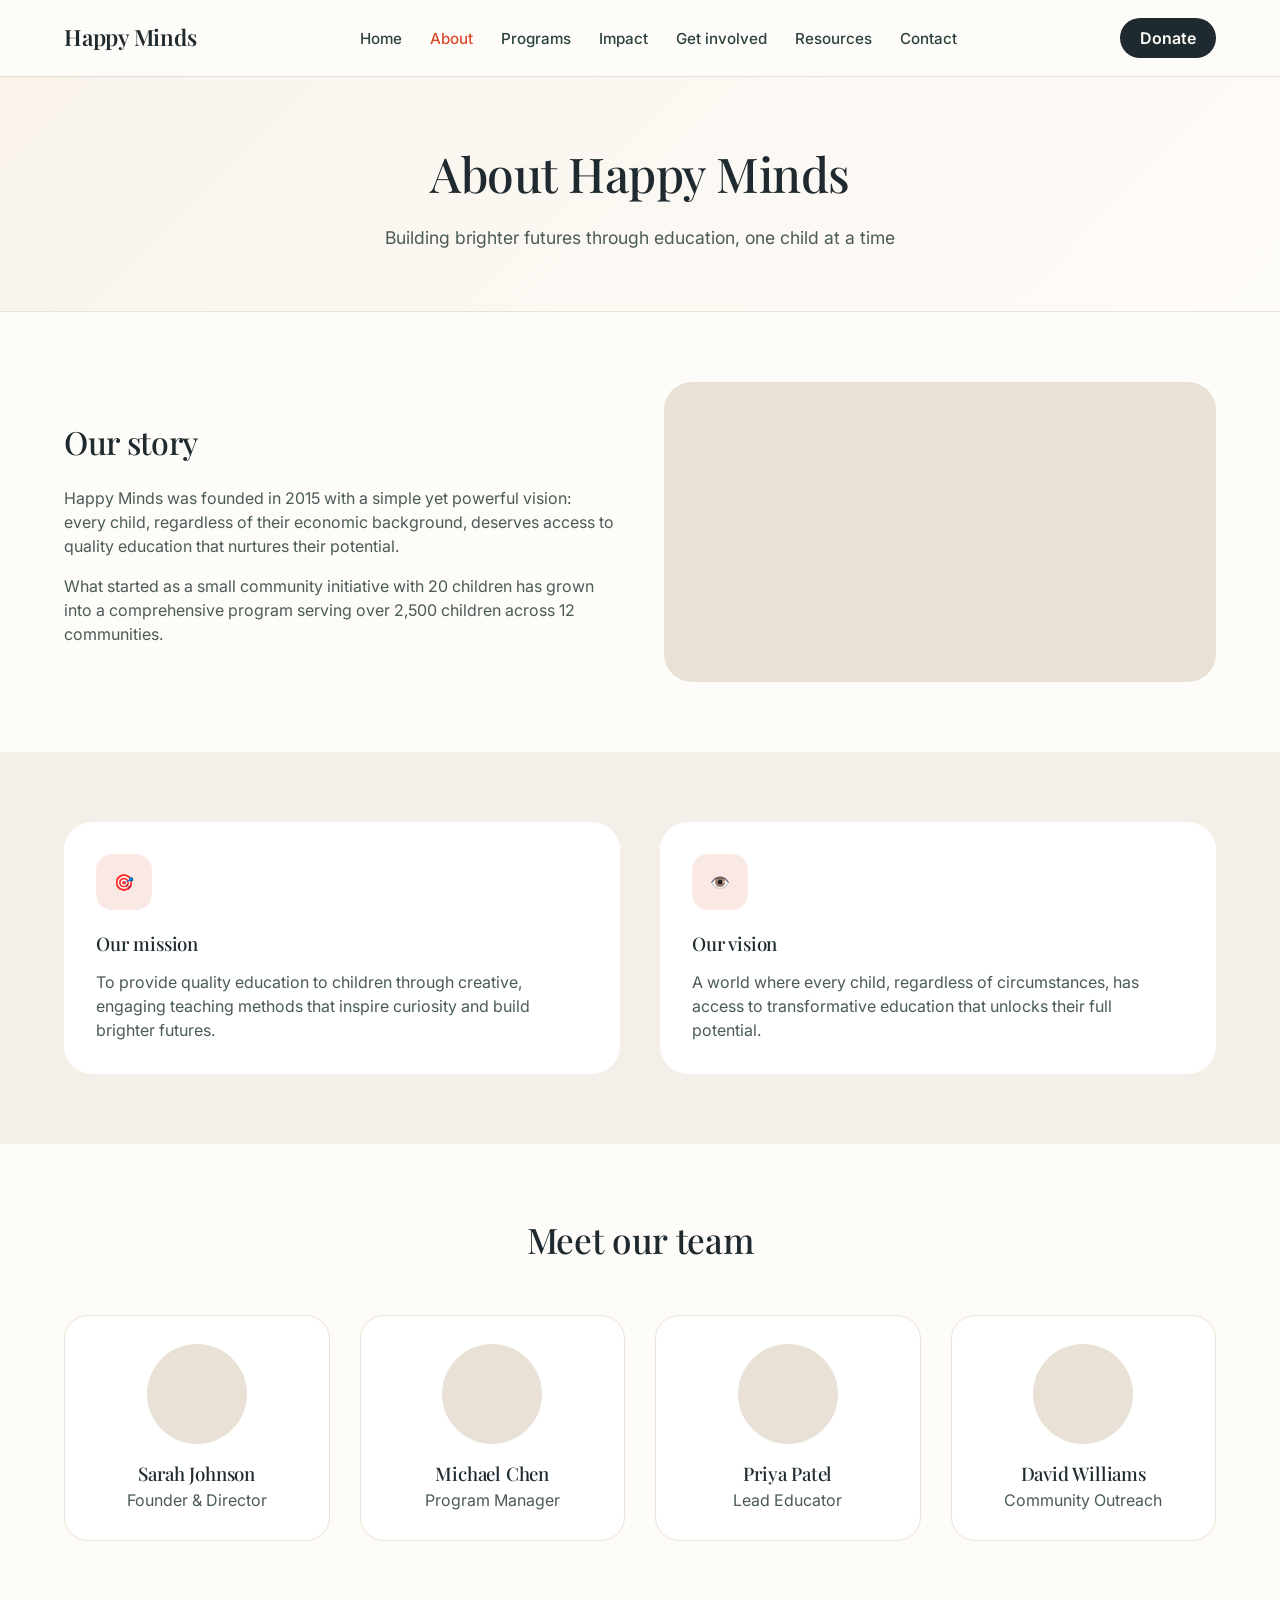
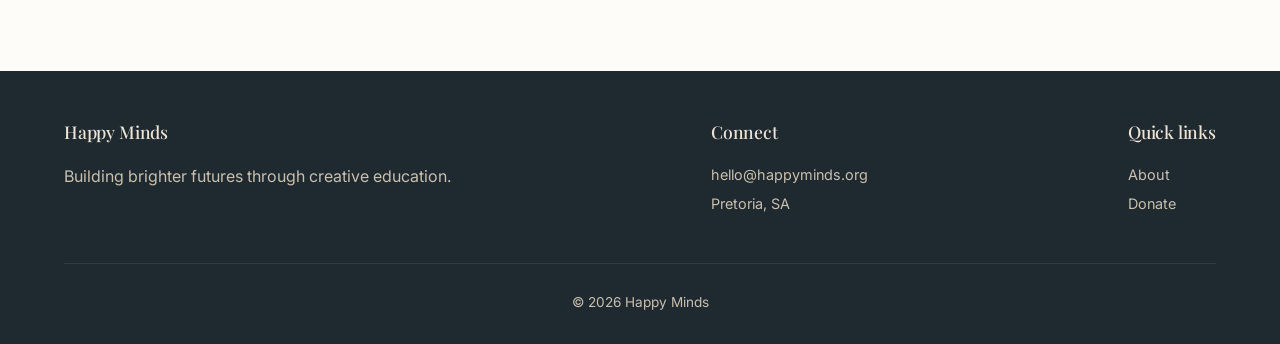
==== about.html @ c57eb601 "Add files via upload" ====
<!DOCTYPE html>
<html lang="en">
<head>
  <meta charset="UTF-8">
  <meta name="viewport" content="width=device-width, initial-scale=1.0">
  <title>About — Happy Minds</title>
  <link href="https://fonts.googleapis.com/css2?family=Inter:opsz,wght@300;400;500;600;700&family=Playfair+Display:wght@400;500;600&display=swap" rel="stylesheet">
  <link rel="stylesheet" href="style.css">
</head>
<body>

<header class="site-header">
  <div class="container">
    <div class="nav-bar">
<span class="logo-text">Happy Minds</span></a>
      <ul class="nav-links"><li><a href="index.html">Home</a></li><li><a href="about.html" class="active">About</a></li><li><a href="programs.html">Programs</a></li><li><a href="impact.html">Impact</a></li><li><a href="get-involved.html">Get involved</a></li><li><a href="resources.html">Resources</a></li><li><a href="contact.html">Contact</a></li></ul>
      <a href="donate.html" class="donate-btn">Donate</a>
      <button class="mobile-menu-btn" id="menuToggle">☰</button>
    </div>
    <div class="mobile-nav" id="mobileNav"><a href="index.html">Home</a><a href="about.html">About</a><a href="programs.html">Programs</a><a href="impact.html">Impact</a><a href="get-involved.html">Get involved</a><a href="resources.html">Resources</a><a href="contact.html">Contact</a><a href="donate.html">Donate</a></div>
  </div>
</header>

<main>
  <div class="page-hero"><div class="container"><h1>About Happy Minds</h1><p>Building brighter futures through education, one child at a time</p></div></div>

  <section style="padding: 70px 0;">
    <div class="container">
      <div style="display: flex; gap: 48px; flex-wrap: wrap; align-items: center;">
        <div style="flex: 1;"><h2 style="font-size: 2rem; margin-bottom: 20px;">Our story</h2><p style="color: #4a5b56; margin-bottom: 16px;">Happy Minds was founded in 2015 with a simple yet powerful vision: every child, regardless of their economic background, deserves access to quality education that nurtures their potential.</p><p style="color: #4a5b56;">What started as a small community initiative with 20 children has grown into a comprehensive program serving over 2,500 children across 12 communities.</p></div>
        <div style="flex: 1; background: #e9e1d6; border-radius: 28px; min-height: 300px; background-image: url('https://images.unsplash.com/photo-1637148734636-906c24feeb55?w=800&auto=format'); background-size: cover; background-position: center;"></div>
      </div>
    </div>
  </section>

  <section style="background: #f4efe8; padding: 70px 0;">
    <div class="container">
      <div style="display: flex; gap: 40px; flex-wrap: wrap;">
        <div style="flex: 1; background: white; padding: 32px; border-radius: 28px;"><div style="background: #d94a2b20; width: 56px; height: 56px; border-radius: 16px; display: flex; align-items: center; justify-content: center; margin-bottom: 20px;">🎯</div><h3>Our mission</h3><p style="color: #4a5b56; margin-top: 12px;">To provide quality education to children through creative, engaging teaching methods that inspire curiosity and build brighter futures.</p></div>
        <div style="flex: 1; background: white; padding: 32px; border-radius: 28px;"><div style="background: #d94a2b20; width: 56px; height: 56px; border-radius: 16px; display: flex; align-items: center; justify-content: center; margin-bottom: 20px;">👁️</div><h3>Our vision</h3><p style="color: #4a5b56; margin-top: 12px;">A world where every child, regardless of circumstances, has access to transformative education that unlocks their full potential.</p></div>
      </div>
    </div>
  </section>

  <section style="padding: 70px 0;">
    <div class="container"><h2 class="section-title">Meet our team</h2>
      <div class="team-grid">
        <div class="value-card text-center"><div style="background: #e9e1d6; width: 100px; height: 100px; border-radius: 50%; margin: 0 auto 16px; background-image: url('https://randomuser.me/api/portraits/women/68.jpg'); background-size: cover;"></div><h3>Sarah Johnson</h3><p style="color: #4a5b56;">Founder & Director</p></div>
        <div class="value-card text-center"><div style="background: #e9e1d6; width: 100px; height: 100px; border-radius: 50%; margin: 0 auto 16px; background-image: url('https://randomuser.me/api/portraits/men/32.jpg'); background-size: cover;"></div><h3>Michael Chen</h3><p style="color: #4a5b56;">Program Manager</p></div>
        <div class="value-card text-center"><div style="background: #e9e1d6; width: 100px; height: 100px; border-radius: 50%; margin: 0 auto 16px; background-image: url('https://randomuser.me/api/portraits/women/44.jpg'); background-size: cover;"></div><h3>Priya Patel</h3><p style="color: #4a5b56;">Lead Educator</p></div>
        <div class="value-card text-center"><div style="background: #e9e1d6; width: 100px; height: 100px; border-radius: 50%; margin: 0 auto 16px; background-image: url('https://randomuser.me/api/portraits/men/75.jpg'); background-size: cover;"></div><h3>David Williams</h3><p style="color: #4a5b56;">Community Outreach</p></div>
      </div>
    </div>
  </section>
</main>

<footer><div class="container"><div class="footer-grid"><div class="footer-col"><h4>Happy Minds</h4><p>Building brighter futures through creative education.</p></div><div class="footer-col"><h4>Connect</h4><a href="#">hello@happyminds.org</a><a href="#">Pretoria, SA</a></div><div class="footer-col"><h4>Quick links</h4><a href="about.html">About</a><a href="donate.html">Donate</a></div></div><div class="footer-bottom"><p>© 2026 Happy Minds</p></div></div></footer>

<script>const toggleBtn=document.getElementById('menuToggle');const mobileNav=document.getElementById('mobileNav');toggleBtn.addEventListener('click',()=>mobileNav.classList.toggle('show'));</script>
</body>
</html>
---- style.css ----
/* style.css - Happy Minds Main Stylesheet */

* {
  margin: 0;
  padding: 0;
  box-sizing: border-box;
}

body {
  font-family: 'Inter', -apple-system, BlinkMacSystemFont, 'Segoe UI', Roboto, Helvetica, sans-serif;
  background-color: #fefcf8;
  color: #1e2a2f;
  line-height: 1.5;
}

h1, h2, h3, h4, .logo-text, .serif {
  font-family: 'Playfair Display', Georgia, 'Times New Roman', serif;
  font-weight: 500;
  letter-spacing: -0.01em;
}

a {
  text-decoration: none;
  color: inherit;
}

.container {
  max-width: 1200px;
  margin: 0 auto;
  padding: 0 24px;
}

/* Buttons */
.btn-primary {
  background: #d94a2b;
  color: white;
  border: none;
  padding: 12px 28px;
  border-radius: 40px;
  font-weight: 600;
  font-size: 0.95rem;
  cursor: pointer;
  transition: background 0.2s;
  display: inline-block;
  text-align: center;
}

.btn-primary:hover {
  background: #b83a1f;
}

.btn-outline {
  background: transparent;
  border: 1.5px solid #d94a2b;
  color: #d94a2b;
  padding: 12px 28px;
  border-radius: 40px;
  font-weight: 600;
  text-decoration: none;
  display: inline-block;
  transition: all 0.2s;
  text-align: center;
}

.btn-outline:hover {
  background: #d94a2b10;
}

.btn-secondary {
  background: #1e2a2f;
  color: white;
  padding: 10px 24px;
  border-radius: 40px;
  font-weight: 600;
  font-size: 0.9rem;
  transition: background 0.2s;
  display: inline-block;
}

.btn-secondary:hover {
  background: #2e423f;
}

/* Navigation */
.site-header {
  position: sticky;
  top: 0;
  background: #fefcf8;
  border-bottom: 1px solid #e6e0d4;
  z-index: 100;
  backdrop-filter: blur(2px);
  background-color: rgba(254, 252, 248, 0.96);
}

.nav-bar {
  display: flex;
  align-items: center;
  justify-content: space-between;
  padding: 18px 0;
  flex-wrap: wrap;
  gap: 16px;
}

.logo {
  display: flex;
  align-items: center;
  gap: 10px;
}

.logo-icon {
  background: #d94a2b;
  width: 38px;
  height: 38px;
  border-radius: 12px;
  display: flex;
  align-items: center;
  justify-content: center;
}

.logo-icon svg {
  width: 22px;
  height: 22px;
  color: white;
}

.logo-text {
  font-size: 1.4rem;
  font-weight: 600;
  color: #1e2a2f;
}

.nav-links {
  display: flex;
  gap: 28px;
  list-style: none;
}

.nav-links a {
  font-weight: 500;
  font-size: 0.95rem;
  color: #2c423f;
  transition: color 0.2s;
}

.nav-links a:hover, .nav-links a.active {
  color: #d94a2b;
}

.donate-btn {
  background: #1e2a2f;
  color: #fefcf8 !important;
  padding: 8px 20px;
  border-radius: 40px;
  font-weight: 600;
}

.donate-btn:hover {
  background: #d94a2b;
  color: white !important;
}

.mobile-menu-btn {
  display: none;
  background: none;
  border: none;
  font-size: 28px;
  cursor: pointer;
}

.mobile-nav {
  display: none;
  flex-direction: column;
  background: #fefcf8;
  padding: 20px;
  border-top: 1px solid #e6e0d4;
}

.mobile-nav a {
  padding: 12px 0;
  font-weight: 500;
  border-bottom: 1px solid #f0e8df;
}

.mobile-nav.show {
  display: flex;
}

/* Page Hero */
.page-hero {
  background: linear-gradient(135deg, #f9f3ec 0%, #fefcf8 100%);
  padding: 60px 0;
  text-align: center;
  border-bottom: 1px solid #ece3d8;
}

.page-hero h1 {
  font-size: 3rem;
  margin-bottom: 16px;
}

.page-hero p {
  font-size: 1.1rem;
  color: #4a5b56;
  max-width: 600px;
  margin: 0 auto;
}

.section-title {
  text-align: center;
  font-size: 2.2rem;
  margin-bottom: 48px;
}

/* Cards */
.value-card, .program-card, .impact-card, .resource-card {
  background: white;
  border-radius: 24px;
  padding: 28px;
  border: 1px solid #ece3d8;
  transition: all 0.2s;
}

.value-card:hover, .program-card:hover {
  transform: translateY(-4px);
  box-shadow: 0 8px 24px rgba(0,0,0,0.05);
}

/* Grids */
.values-grid, .programs-grid, .impact-grid, .team-grid, .resources-grid {
  display: flex;
  gap: 30px;
  flex-wrap: wrap;
  justify-content: center;
}

.values-grid > *, .programs-grid > *, .impact-grid > *, .team-grid > *, .resources-grid > * {
  flex: 1;
  min-width: 240px;
}

/* Stats */
.stats-bar {
  background: #f4efe8;
  padding: 48px 0;
}

.stats-grid {
  display: flex;
  justify-content: space-between;
  gap: 30px;
  flex-wrap: wrap;
  text-align: center;
}

.stat-item h3 {
  font-size: 2.2rem;
  color: #d94a2b;
  font-weight: 700;
}

.stat-item p {
  color: #4a5b56;
}

/* Forms */
.form-group {
  margin-bottom: 20px;
}

.form-group label {
  display: block;
  margin-bottom: 8px;
  font-weight: 500;
  font-size: 0.9rem;
}

.form-group input, .form-group select, .form-group textarea {
  width: 100%;
  padding: 12px 16px;
  border: 1px solid #ddd4c5;
  border-radius: 12px;
  background: #fefcf8;
  font-family: inherit;
  font-size: 0.95rem;
}

.form-group input:focus, .form-group select:focus, .form-group textarea:focus {
  outline: none;
  border-color: #d94a2b;
}

/* Footer */
footer {
  background: #1e2a2f;
  color: #cabfae;
  padding: 48px 0 32px;
  margin-top: 60px;
}

.footer-grid {
  display: flex;
  justify-content: space-between;
  flex-wrap: wrap;
  gap: 40px;
  margin-bottom: 40px;
}

.footer-col h4 {
  color: #ede3d4;
  margin-bottom: 18px;
  font-size: 1.1rem;
}

.footer-col a {
  display: block;
  color: #cabfae;
  margin-bottom: 8px;
  font-size: 0.9rem;
}

.footer-col a:hover {
  color: #d94a2b;
}

.footer-bottom {
  text-align: center;
  padding-top: 28px;
  border-top: 1px solid #2e3f3b;
  font-size: 0.85rem;
}

/* Responsive */
@media (max-width: 800px) {
  .nav-links {
    display: none;
  }
  .mobile-menu-btn {
    display: block;
  }
  .page-hero h1 {
    font-size: 2rem;
  }
  .section-title {
    font-size: 1.8rem;
  }
  .container {
    padding: 0 20px;
  }
}

/* Utility */
.text-center { text-align: center; }
.mt-4 { margin-top: 24px; }
.mb-4 { margin-bottom: 24px; }
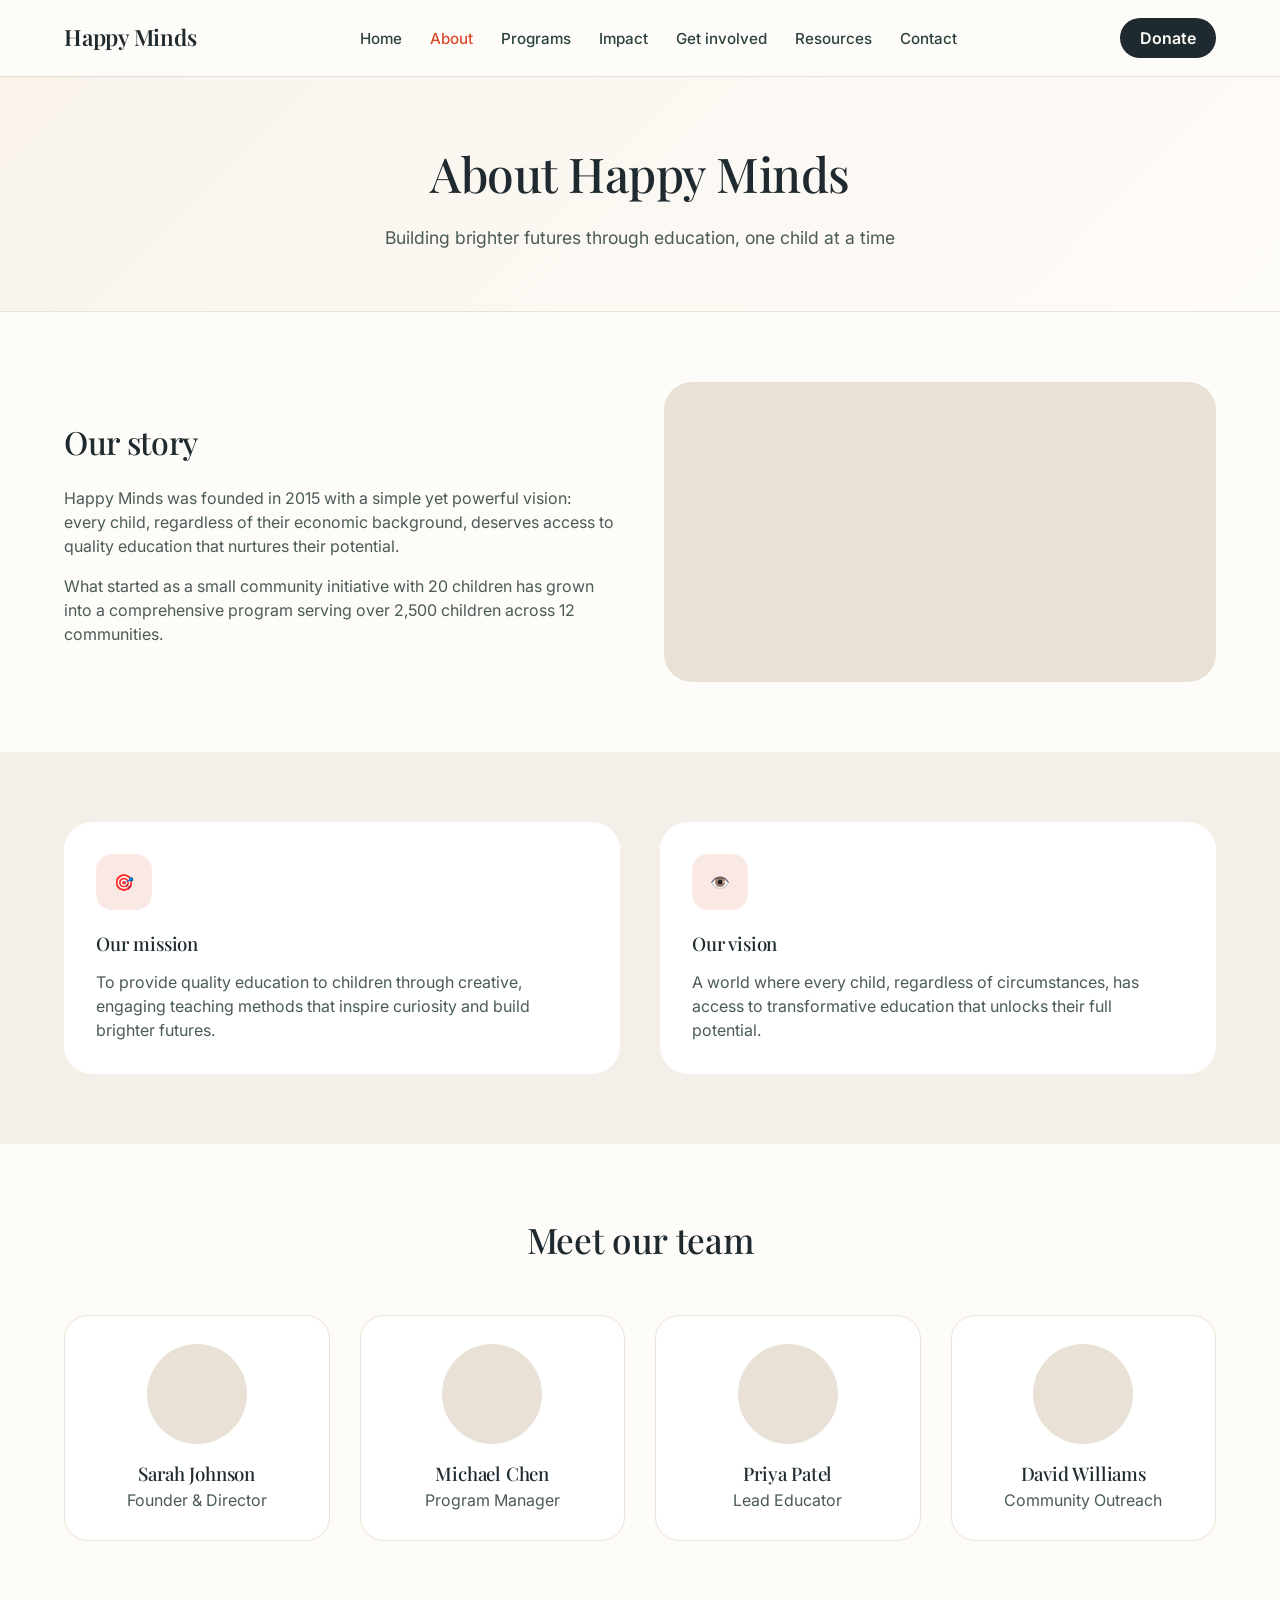
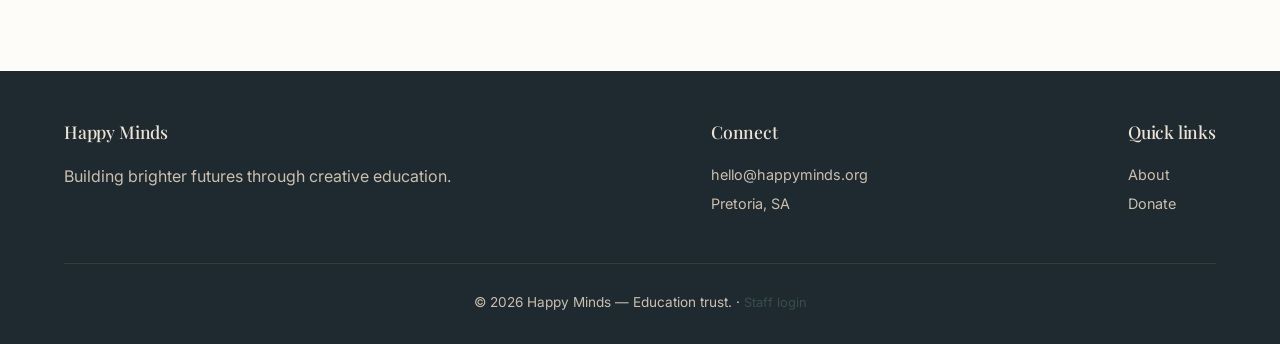
==== commit 069a840f: "Fix HTML formatting and structure in about.html" ====
--- a/about.html
+++ b/about.html
@@ -54,8 +54,13 @@
   </section>
 </main>
 
-<footer><div class="container"><div class="footer-grid"><div class="footer-col"><h4>Happy Minds</h4><p>Building brighter futures through creative education.</p></div><div class="footer-col"><h4>Connect</h4><a href="#">hello@happyminds.org</a><a href="#">Pretoria, SA</a></div><div class="footer-col"><h4>Quick links</h4><a href="about.html">About</a><a href="donate.html">Donate</a></div></div><div class="footer-bottom"><p>© 2026 Happy Minds</p></div></div></footer>
-
+<footer>
+<div class="container"><div class="footer-grid"><div class="footer-col"><h4>Happy Minds</h4><p>Building brighter futures through creative education.</p></div><div class="footer-col"><h4>Connect</h4><a href="#">hello@happyminds.org</a><a href="#">Pretoria, SA</a></div>
+<div class="footer-col"><h4>Quick links</h4><a href="about.html">About</a><a href="donate.html">Donate</a></div></div>
+<div class="footer-bottom"><p>© 2026 Happy Minds — Education trust. · <a href="admin.html" style="color:#4a6560;font-size:0.8rem;opacity:0.6;">Staff login</a></p>
+</div>
+</div>
+</footer>
 <script>const toggleBtn=document.getElementById('menuToggle');const mobileNav=document.getElementById('mobileNav');toggleBtn.addEventListener('click',()=>mobileNav.classList.toggle('show'));</script>
 </body>
-</html>+</html>
